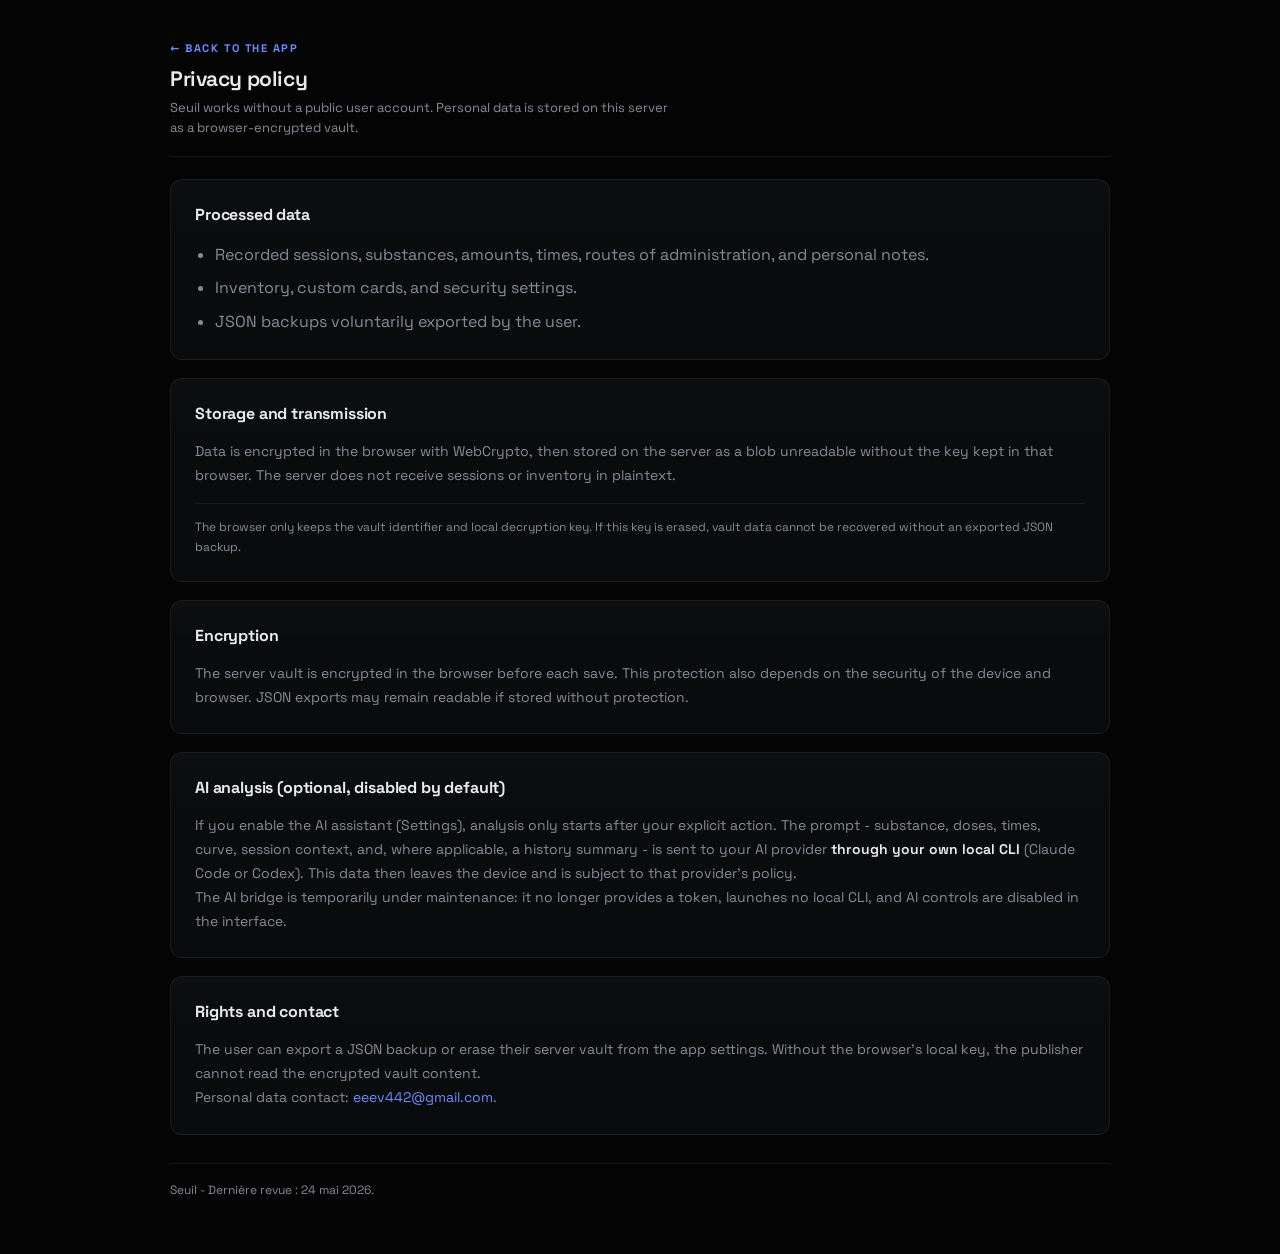
==== confidentialite.html @ 7f154e1b "Seuil — initial public release Private, offline-capable harm-reduction journal: session logging, a l" ====
<!DOCTYPE html>
<html lang="fr" translate="no">
<head>
    <meta charset="UTF-8">
    <meta name="viewport" content="width=device-width, initial-scale=1.0">
    <title>Confidentialité - Seuil</title>
    <meta name="description" content="Politique de confidentialité de Seuil.">
    <meta name="referrer" content="no-referrer">
    <meta name="google" content="notranslate">
    <meta http-equiv="Content-Security-Policy" content="default-src 'self'; script-src 'self'; style-src 'self' 'unsafe-inline'; img-src 'self' data:; font-src 'self' data:; connect-src 'self'; object-src 'none'; base-uri 'self'; upgrade-insecure-requests">
    <link rel="icon" type="image/svg+xml" href="favicon.svg">
    <link rel="stylesheet" href="styles.css?v=24">
    <script src="i18n.js?v=16"></script>
</head>
<body>
<a class="skip-link" href="#contenu-principal">Aller au contenu principal</a>
<main id="contenu-principal" class="static-page" tabindex="-1">
    <header class="page-header">
        <a href="index.html" class="section-kicker">← Retour à l'application</a>
        <h1 class="page-title">Politique de confidentialité</h1>
        <p class="page-subtitle">Seuil fonctionne sans compte utilisateur. Les données personnelles sont stockées sur ce serveur sous forme de coffre chiffré côté navigateur.</p>
    </header>

    <section class="card">
        <h2 class="card-title">Données traitées</h2>
        <ul>
            <li>Sessions consignées, substances, quantités, heures, voies d'administration et notes personnelles.</li>
            <li>Inventaire, fiches personnalisées et paramètres de sécurité.</li>
            <li>Sauvegardes JSON exportées volontairement par l'utilisateur.</li>
        </ul>
    </section>

    <section class="card">
        <h2 class="card-title">Stockage et transmission</h2>
        <p class="prose">Les données sont chiffrées dans le navigateur avec WebCrypto, puis enregistrées sur le serveur sous forme de blob illisible sans la clé conservée dans ce navigateur. Le serveur ne reçoit pas les sessions ou l'inventaire en clair.</p>
        <p class="fine-print">Le navigateur conserve uniquement l'identifiant du coffre et la clé locale de déchiffrement. Si cette clé est effacée, les données du coffre ne peuvent pas être récupérées sans sauvegarde JSON exportée.</p>
    </section>

    <section class="card">
        <h2 class="card-title">Chiffrement</h2>
        <p class="prose">Le coffre serveur est chiffré côté navigateur avant chaque sauvegarde. Cette protection dépend aussi de la sécurité de l'appareil et du navigateur. Les exports JSON peuvent rester lisibles s'ils sont conservés sans protection.</p>
    </section>

    <section class="card">
        <h2 class="card-title">Analyse IA (optionnelle, désactivée par défaut)</h2>
        <p class="prose">Si vous activez l'assistant IA (Paramètres), une analyse n'est lancée que sur votre action explicite. Le prompt - substance, doses, horaires, courbe, contexte de session, et le cas échéant un résumé d'historique - est transmis à votre fournisseur IA <strong>via votre propre CLI local</strong> (Claude Code ou Codex). Ces données quittent alors l'appareil et sont soumises à la politique de ce fournisseur.</p>
        <p class="prose">Le pont IA est temporairement en maintenance : il ne fournit plus de token, ne lance aucun CLI local et les contrôles IA sont désactivés dans l'interface.</p>
    </section>

    <section class="card">
        <h2 class="card-title">Droits et contact</h2>
        <p class="prose">L'utilisateur peut exporter une sauvegarde JSON ou effacer son coffre serveur depuis les paramètres de l'application. Sans la clé locale du navigateur, l'éditeur ne peut pas lire le contenu chiffré du coffre.</p>
        <p class="prose">Contact données personnelles : <a href="mailto:eeev442@gmail.com">eeev442@gmail.com</a>.</p>
    </section>

    <footer class="static-footer">Seuil - Dernière revue : 24 mai 2026.</footer>
</main>
</body>
</html>
---- styles.css ----
/*
   Seuil - styles.css
   Direction « Nuit Raffinée · Indigo » - sombre, sobre, technique.
   La profondeur vient de la bordure, de la nuance tonale et de la lumière
   discrète - jamais de l'ornement. Accent unique : indigo periwinkle.
*/

/* Polices auto-hébergées (conformes CSP 'self', disponibles hors-ligne via le service worker) */
@font-face { font-family: 'Space Grotesk'; font-style: normal; font-weight: 300 700; font-display: swap; src: url('fonts/space-grotesk-latin.woff2') format('woff2'); unicode-range: U+0000-00FF, U+0131, U+0152-0153, U+02BB-02BC, U+02C6, U+02DA, U+02DC, U+0304, U+0308, U+0329, U+2000-206F, U+20AC, U+2122, U+2191, U+2193, U+2212, U+2215, U+FEFF, U+FFFD; }
@font-face { font-family: 'Space Grotesk'; font-style: normal; font-weight: 300 700; font-display: swap; src: url('fonts/space-grotesk-latin-ext.woff2') format('woff2'); unicode-range: U+0100-02BA, U+02BD-02C5, U+02C7-02CC, U+02CE-02D7, U+02DD-02FF, U+0304, U+0308, U+0329, U+1D00-1DBF, U+1E00-1E9F, U+1EF2-1EFF, U+2020, U+20A0-20AB, U+20AD-20C0, U+2113, U+2C60-2C7F, U+A720-A7FF; }
@font-face { font-family: 'JetBrains Mono'; font-style: normal; font-weight: 400 800; font-display: swap; src: url('fonts/jetbrains-mono-latin.woff2') format('woff2'); unicode-range: U+0000-00FF, U+0131, U+0152-0153, U+02BB-02BC, U+02C6, U+02DA, U+02DC, U+0304, U+0308, U+0329, U+2000-206F, U+20AC, U+2122, U+2191, U+2193, U+2212, U+2215, U+FEFF, U+FFFD; }
@font-face { font-family: 'JetBrains Mono'; font-style: normal; font-weight: 400 800; font-display: swap; src: url('fonts/jetbrains-mono-latin-ext.woff2') format('woff2'); unicode-range: U+0100-02BA, U+02BD-02C5, U+02C7-02CC, U+02CE-02D7, U+02DD-02FF, U+0304, U+0308, U+0329, U+1D00-1DBF, U+1E00-1E9F, U+1EF2-1EFF, U+2020, U+20A0-20AB, U+20AD-20C0, U+2113, U+2C60-2C7F, U+A720-A7FF; }

:root {
    /* Surfaces - noir profond, neutre, mat */
    --bg-main: #040405;
    --bg-side: #060608;
    --bg-card: #0A0B0D;
    --bg-card-2: #0F1013;
    --bg-card-hover: #0F1013;
    --bg-inset: #060708;

    /* Bordures - hairlines neutres */
    --border-color: rgba(255, 255, 255, 0.065);
    --border-strong: rgba(255, 255, 255, 0.12);
    --border-focus: #6E8BFF;

    /* Accent / marque - un seul accent, employé avec parcimonie */
    --color-primary: #6E8BFF;
    --accent-strong: #5B7BFF;
    --color-primary-glow: rgba(110, 139, 255, 0.22);
    --accent-soft: rgba(110, 139, 255, 0.11);
    --color-secondary: #9DB0FF;

    /* Texte */
    --color-text: #E8EAEE;
    --color-text-muted: #868C99;
    --text-dim: #555A64;

    /* Classes de substances (sémantique - CONSERVÉ) */
    --color-stimulant: #f43f5e;
    --color-depressant: #3b82f6;
    --color-psychedelic: #d946ef;
    --color-dissociative: #06b6d4;
    --color-cannabinoid: #10b981;
    --color-empathogen: #a855f7;
    --color-other: #6b7280;

    /* Niveaux d'interaction (sémantique - CONSERVÉ) */
    --color-int-synergy: #3b82f6;
    --color-int-low-risk: #10b981;
    --color-int-decrease: #84cc16;
    --color-int-caution: #eab308;
    --color-int-unsafe: #f97316;
    --color-int-dangerous: #ef4444;
    --color-int-deadly: #7f1d1d;
    --color-int-unknown: #9ca3af;

    /* Typographie */
    --font-ui: 'Space Grotesk', ui-sans-serif, system-ui, sans-serif;
    --font-mono: 'JetBrains Mono', ui-monospace, 'SF Mono', monospace;

    /* Rayons - sobres */
    --radius-sm: 8px;
    --radius-md: 10px;
    --radius-lg: 12px;
    --radius-pill: 999px;
    --border-radius: 12px;

    /* Élévation */
    --shadow-sm: 0 1px 2px rgba(0, 0, 0, 0.4);
    --shadow-md: 0 12px 32px -10px rgba(0, 0, 0, 0.6);
    --shadow-lg: 0 28px 70px -16px rgba(0, 0, 0, 0.75);

    /* Lumière interne des surfaces - quasi imperceptible */
    --surface-sheen: linear-gradient(180deg, rgba(255, 255, 255, 0.012), rgba(255, 255, 255, 0) 32%);

    /* Espacement (base 4px) */
    --space-1: 4px; --space-2: 8px; --space-3: 12px; --space-4: 16px;
    --space-5: 20px; --space-6: 24px; --space-8: 32px;

    --sidebar-width: 250px;
    --transition: all 0.22s cubic-bezier(0.4, 0, 0.2, 1);
}

* {
    box-sizing: border-box;
    margin: 0;
    padding: 0;
    font-family: var(--font-ui);
    scrollbar-width: thin;
    scrollbar-color: rgba(255, 255, 255, 0.14) transparent;
}

*::-webkit-scrollbar { width: 7px; height: 7px; }
*::-webkit-scrollbar-track { background: transparent; }
*::-webkit-scrollbar-thumb { background: rgba(255, 255, 255, 0.12); border-radius: 10px; }
*::-webkit-scrollbar-thumb:hover { background: rgba(255, 255, 255, 0.22); }

html {
    height: 100%;
    width: 100%;
    max-width: 100%;
    touch-action: pan-x pan-y;
    -webkit-text-size-adjust: 100%;
    text-size-adjust: 100%;
}

body {
    background-color: var(--bg-main);
    color: var(--color-text);
    color-scheme: dark;
    min-height: 100vh;
    display: flex;
    width: 100%;
    max-width: 100%;
    overflow-x: hidden;
    -webkit-font-smoothing: antialiased;
    text-rendering: optimizeLegibility;
}

h1, h2, h3, h4 {
    font-family: var(--font-ui);
    color: var(--color-text);
    letter-spacing: -0.015em;
    font-weight: 650;
}

::selection { background: rgba(110, 139, 255, 0.32); color: #fff; }

.mono, .tabular { font-family: var(--font-mono); font-variant-numeric: tabular-nums; }

/* ============ ÉCRAN DE VERROUILLAGE (hérité) ============ */
#lock-screen {
    position: fixed; inset: 0; width: 100vw; height: 100vh;
    background: rgba(4, 5, 8, 0.94);
    backdrop-filter: blur(6px);
    z-index: 9999; display: flex; justify-content: center; align-items: center;
    transition: var(--transition);
}
#lock-screen.hidden { opacity: 0; pointer-events: none; }
.lock-container {
    background: var(--surface-sheen), var(--bg-card);
    border: 1px solid var(--border-color);
    border-radius: var(--radius-lg); padding: 40px; width: 90%; max-width: 400px;
    text-align: center; box-shadow: var(--shadow-lg);
}
.lock-logo {
    font-weight: 700; font-size: 26px; letter-spacing: -0.02em; color: var(--color-text);
    margin-bottom: 24px; display: flex; align-items: center; justify-content: center; gap: 10px;
}
.lock-logo svg { color: var(--color-primary); }

/* ============ LAYOUT GÉNÉRAL ============ */
.app-container { display: flex; width: 100%; min-height: 100vh; }

.skip-link {
    position: fixed;
    left: 16px;
    top: 12px;
    z-index: 10000;
    transform: translateY(-160%);
    background: var(--color-primary);
    color: #05060A;
    padding: 10px 14px;
    border-radius: var(--radius-sm);
    font-weight: 700;
    text-decoration: none;
    transition: transform 0.18s ease;
}
.skip-link:focus { transform: translateY(0); }

/* ----- Sidebar ----- */
.sidebar {
    width: var(--sidebar-width);
    background: var(--bg-side);
    border-right: 1px solid var(--border-color);
    padding: 26px 16px 18px;
    display: flex; flex-direction: column;
    position: fixed; inset: 0 auto 0 0; z-index: 100;
}
.logo {
    font-weight: 700; font-size: 19px; letter-spacing: -0.02em; color: var(--color-text);
    margin-bottom: 5px; display: flex; align-items: center; gap: 10px; padding-left: 4px;
}
.logo svg { color: var(--color-primary); flex-shrink: 0; }
.logo-sub {
    font-size: 9px; text-transform: uppercase; letter-spacing: 0.2em;
    color: var(--text-dim); margin: 0 0 30px 4px; font-weight: 650;
}
.nav-links { list-style: none; display: flex; flex-direction: column; gap: 3px; flex-grow: 1; }
.nav-item button {
    position: relative;
    width: 100%; background: transparent; border: none; color: var(--color-text-muted);
    padding: 10px 12px; border-radius: var(--radius-sm); cursor: pointer;
    font-size: 14px; font-weight: 500; display: flex; align-items: center; gap: 12px;
    transition: var(--transition); text-align: left;
}
.nav-item button:hover { color: var(--color-text); background: rgba(255, 255, 255, 0.035); }
.nav-item.active button {
    color: var(--color-primary); background: var(--accent-soft); font-weight: 600;
}
.nav-item.active button::before {
    content: "";
    position: absolute; left: 0; top: 50%; transform: translateY(-50%);
    width: 2.5px; height: 16px; border-radius: 2px;
    background: var(--color-primary);
}
.sidebar-footer {
    padding-top: 14px; border-top: 1px solid var(--border-color);
    display: flex; flex-direction: column; gap: 10px;
}
.indicator-dot {
    width: 7px; height: 7px; border-radius: 2px; background: var(--color-primary);
    flex-shrink: 0;
}

/* ----- Contenu principal ----- */
.main-content {
    flex-grow: 1; margin-left: var(--sidebar-width); padding: 40px 44px 56px;
    width: calc(100% - var(--sidebar-width)); min-height: 100vh;
}
.tab-pane { display: none; animation: fadeIn 0.3s ease-out; max-width: 1200px; margin: 0 auto; }
.tab-pane.active { display: block; }
.page-header { margin-bottom: 32px; padding-bottom: 18px; border-bottom: 1px solid var(--border-color); }
.page-title { font-size: 21px; font-weight: 650; letter-spacing: -0.02em; margin-bottom: 6px; }
.page-subtitle { color: var(--color-text-muted); font-size: 13px; max-width: 64ch; line-height: 1.55; }

/* ============ GRILLES & CARTES ============ */
.grid { display: grid; gap: var(--space-6); }
.grid-2 { grid-template-columns: repeat(auto-fit, minmax(340px, 1fr)); }
.grid-3 { grid-template-columns: repeat(auto-fit, minmax(280px, 1fr)); }
.card {
    background: var(--surface-sheen), var(--bg-card);
    border: 1px solid var(--border-color);
    border-radius: var(--radius-lg); padding: 24px;
    transition: var(--transition);
}
.card:hover { border-color: var(--border-strong); }
.card-title {
    font-size: 16px; font-weight: 700; letter-spacing: -0.01em; margin-bottom: 16px;
    display: flex; align-items: center; justify-content: space-between; gap: 12px;
}
.card-title-aside {
    font-size: 12px; font-weight: 500; color: var(--color-text-muted);
    font-family: var(--font-mono);
}

/* ============ FORMULAIRES ============ */
.form-group { margin-bottom: 16px; }
.form-label { display: block; font-size: 12px; font-weight: 550; color: var(--color-text-muted); margin-bottom: 7px; letter-spacing: 0.01em; }
.form-control, select, textarea {
    width: 100%; background: var(--bg-inset); border: 1px solid var(--border-color);
    border-radius: var(--radius-sm); padding: 11px 13px; color: var(--color-text);
    font-size: 14px; outline: none; transition: border-color 0.18s ease, box-shadow 0.18s ease, background 0.18s ease;
}
.form-control::placeholder, textarea::placeholder { color: var(--text-dim); }
.form-control:hover, select:hover, textarea:hover { border-color: var(--border-strong); }
.form-control:focus, select:focus, textarea:focus {
    border-color: var(--border-focus);
    box-shadow: 0 0 0 3px var(--accent-soft);
    background: #0C0D12;
}
.form-control-sm { padding: 7px 10px; font-size: 13px; }
.form-row { display: grid; grid-template-columns: 1fr 1fr; gap: 14px; }
select {
    appearance: none; -webkit-appearance: none;
    background-image: url("data:image/svg+xml,%3Csvg xmlns='http://www.w3.org/2000/svg' width='12' height='12' viewBox='0 0 24 24' fill='none' stroke='%238C96AB' stroke-width='2.5'%3E%3Cpolyline points='6 9 12 15 18 9'/%3E%3C/svg%3E");
    background-repeat: no-repeat; background-position: right 13px center; padding-right: 34px;
    cursor: pointer;
}
input[type="number"]::-webkit-outer-spin-button,
input[type="number"]::-webkit-inner-spin-button { -webkit-appearance: none; margin: 0; }
input[type="number"] { -moz-appearance: textfield; appearance: textfield; }

/* ============ BOUTONS ============ */
.btn {
    display: inline-flex; align-items: center; justify-content: center; gap: 8px;
    padding: 11px 18px; border-radius: var(--radius-sm); font-size: 14px; font-weight: 600;
    cursor: pointer; transition: var(--transition); outline: none; border: 1px solid transparent;
    letter-spacing: 0.005em;
    user-select: none;
}
.btn-primary {
    background: var(--accent-strong);
    color: #fff;
    border-color: rgba(255, 255, 255, 0.12);
}
.btn-primary:hover { background: var(--color-primary); }
.btn-primary:active { background: #5070F2; }
.btn-secondary {
    background: rgba(255, 255, 255, 0.045);
    border-color: var(--border-color);
    color: var(--color-text);
    box-shadow: inset 0 1px 0 rgba(255, 255, 255, 0.04);
}
.btn-secondary:hover { background: rgba(255, 255, 255, 0.08); border-color: var(--border-strong); }
.btn-danger { background: rgba(239, 68, 68, 0.1); border-color: rgba(239, 68, 68, 0.32); color: #fca5a5; }
.btn-danger:hover { background: #e0443f; color: #fff; border-color: #e0443f; }
.btn-sm { padding: 6px 12px; font-size: 12px; border-radius: 8px; }
.btn-block { display: flex; width: 100%; }
.btn:disabled { opacity: 0.6; cursor: not-allowed; transform: none; }

/* ============ TRACKER / SESSION ACTIVE ============ */
.tracker-layout { display: grid; grid-template-columns: 2fr 1fr; gap: var(--space-6); }

.active-session-card {
    border: 1px solid rgba(110, 139, 255, 0.2);
    background: var(--surface-sheen), var(--bg-card-2);
    box-shadow: var(--shadow-md);
}

.timer-display {
    font-family: var(--font-mono); font-variant-numeric: tabular-nums;
    font-size: 46px; font-weight: 700; color: #fff; margin: 12px 0; letter-spacing: 1px;
    display: flex; align-items: center; gap: 12px;
}
#active-cumulative-dose { font-family: var(--font-mono); font-variant-numeric: tabular-nums; }

.substance-badge {
    display: inline-block; padding: 3px 9px; border-radius: var(--radius-pill);
    font-size: 10px; font-weight: 700; text-transform: uppercase; letter-spacing: 0.05em;
    width: max-content;
}

.timeline-progress-container { margin: 22px 0; }
.effect-curve-stage {
    height: 148px;
    width: 100%;
    margin-bottom: 10px;
    position: relative;
    touch-action: none;
    cursor: crosshair;
    border: 1px solid rgba(255, 255, 255, 0.055);
    border-radius: var(--radius-sm);
    background:
        linear-gradient(180deg, rgba(255, 255, 255, 0.028), rgba(255, 255, 255, 0.008)),
        rgba(6, 8, 14, 0.36);
    box-shadow: inset 0 1px 0 rgba(255, 255, 255, 0.04);
    overflow: hidden;
}
.effect-curve-stage:focus-visible {
    outline: 2px solid rgba(110, 139, 255, 0.72);
    outline-offset: 3px;
}
.effect-curve-stage .chart-svg {
    display: block;
    height: 120px;
    padding-top: 8px;
}
.effect-curve-hit-zone {
    fill: transparent;
    pointer-events: all;
}
.effect-curve-probe-line {
    stroke: rgba(255, 255, 255, 0.42);
    stroke-width: 1;
    stroke-dasharray: 2 4;
}
.effect-curve-probe {
    pointer-events: none;
}
.effect-curve-probe-halo {
    fill: rgba(110, 139, 255, 0.16);
    stroke: rgba(255, 255, 255, 0.22);
    stroke-width: 1;
}
.effect-curve-probe-dot {
    fill: #ffffff;
    stroke: var(--color-primary);
    stroke-width: 2.4;
}
.effect-curve-probe-core {
    fill: var(--color-primary);
}
.effect-curve-readout {
    position: absolute;
    z-index: 2;
    min-width: 142px;
    transform: translateX(-50%);
    padding: 7px 9px;
    border: 1px solid rgba(255, 255, 255, 0.09);
    border-radius: var(--radius-sm);
    background: rgba(13, 16, 26, 0.9);
    box-shadow: inset 0 1px 0 rgba(255, 255, 255, 0.06), 0 10px 24px rgba(0, 0, 0, 0.26);
    backdrop-filter: blur(10px);
    pointer-events: none;
}
.effect-curve-readout-time {
    display: inline-block;
    color: #ffffff;
    font-family: var(--font-mono);
    font-size: 12px;
    font-variant-numeric: tabular-nums;
    font-weight: 700;
    margin-right: 7px;
}
.effect-curve-readout-elapsed {
    color: var(--color-text-muted);
    font-family: var(--font-mono);
    font-size: 10px;
    font-variant-numeric: tabular-nums;
}
.effect-curve-readout-intensity {
    display: block;
    margin-top: 2px;
    color: var(--color-primary);
    font-size: 10px;
    font-weight: 700;
    letter-spacing: 0.02em;
    text-transform: uppercase;
}
.timeline-phases { display: flex; justify-content: space-between; font-size: 11px; color: var(--color-text-muted); margin-bottom: 8px; }
.timeline-phase { flex: 1; text-align: center; position: relative; padding-bottom: 12px; }
.timeline-phase:first-child { text-align: left; }
.timeline-phase:last-child { text-align: right; }
.timeline-phase.active { color: var(--color-primary); font-weight: 600; }
.progress-bar-bg { height: 6px; background: rgba(255, 255, 255, 0.07); border-radius: 3px; position: relative; overflow: hidden; }
.progress-bar-fill {
    height: 100%; background: linear-gradient(90deg, var(--color-primary), var(--color-secondary));
    width: 0%; border-radius: 3px; transition: width 1s linear;
}
.phase-marker { position: absolute; width: 2px; height: 12px; background: var(--border-color); top: -3px; }

/* Flux de session */
.log-feed { display: flex; flex-direction: column; gap: 12px; max-height: 420px; overflow-y: auto; padding-right: 8px; margin-top: 16px; }
.log-item {
    background: rgba(255, 255, 255, 0.018);
    border: 1px solid var(--border-color);
    padding: 11px 14px; border-radius: var(--radius-sm); font-size: 14px;
    transition: border-color 0.18s ease;
}
.log-item:hover { border-color: var(--border-strong); }
.log-item.redose { background: var(--accent-soft); border-color: rgba(110, 139, 255, 0.3); }
.log-item-header { display: flex; justify-content: space-between; font-size: 12px; color: var(--color-text-muted); margin-bottom: 4px; }

/* ============ HISTORIQUE ============ */
.history-feed { display: flex; flex-direction: column; gap: 14px; }
.history-item { cursor: pointer; }
.history-summary { display: flex; justify-content: space-between; align-items: center; gap: 14px; }
.history-meta { display: flex; gap: 20px; color: var(--color-text-muted); font-size: 13px; margin-top: 4px; flex-wrap: wrap; }
.history-details { margin-top: 16px; padding-top: 16px; border-top: 1px solid var(--border-color); display: none; animation: slideDown 0.25s ease-out; }
.history-item.open .history-details { display: block; }

/* ============ STASH ============ */
.stash-list { display: flex; flex-direction: column; gap: 12px; }
.stash-item {
    display: grid; grid-template-columns: 2fr 1fr 1.5fr 1fr; align-items: center;
    padding: 14px 18px;
    background: rgba(255, 255, 255, 0.018);
    border: 1px solid var(--border-color); border-radius: var(--radius-md); transition: var(--transition);
}
.stash-item:hover { background: rgba(255, 255, 255, 0.035); border-color: var(--border-strong); }
.stash-name-section { display: flex; flex-direction: column; gap: 5px; }

.badge-cannabinoid { background: rgba(16, 185, 129, 0.14); color: var(--color-cannabinoid); }
.badge-depressant { background: rgba(59, 130, 246, 0.14); color: #7eb1ff; }
.badge-stimulant { background: rgba(244, 63, 94, 0.14); color: #fb87a0; }
.badge-psychedelic { background: rgba(217, 70, 239, 0.14); color: #eb93f7; }
.badge-dissociative { background: rgba(6, 182, 212, 0.14); color: #53d6ec; }
.badge-empathogen { background: rgba(168, 85, 247, 0.14); color: #c89bf9; }
.badge-other { background: rgba(107, 114, 128, 0.16); color: #9aa1ac; }

.stash-qty-controls { display: flex; align-items: center; gap: 12px; }
.qty-val { font-family: var(--font-mono); font-variant-numeric: tabular-nums; font-weight: 600; font-size: 16px; min-width: 64px; text-align: center; }
.qty-btn {
    width: 28px; height: 28px; border-radius: 50%; border: 1px solid var(--border-color);
    background: rgba(255, 255, 255, 0.05); color: var(--color-text); cursor: pointer; font-weight: 700;
    display: flex; align-items: center; justify-content: center; transition: var(--transition);
}
.qty-btn:hover { background: rgba(255, 255, 255, 0.12); border-color: var(--border-strong); }
.stash-actions {
    display: flex;
    align-items: center;
    justify-content: flex-end;
    gap: 10px;
    flex-wrap: wrap;
    text-align: right;
}
.stash-status {
    font-size: 12px;
    font-weight: 600;
    white-space: nowrap;
}
.stash-status-low { color: var(--color-int-caution); }
.stash-status-ok { color: var(--color-int-low-risk); }
.stash-delete-btn { white-space: nowrap; }

/* ============ BASE SUBSTANCES / GUIDE ============ */
.guide-search { position: relative; margin-bottom: 22px; }
.substance-grid { display: grid; grid-template-columns: repeat(auto-fill, minmax(220px, 1fr)); gap: 14px; }
.substance-card {
    background: var(--surface-sheen), var(--bg-card);
    border: 1px solid var(--border-color); border-radius: var(--radius-md);
    padding: 18px; cursor: pointer; transition: var(--transition);
    display: flex; flex-direction: column; gap: 8px;
}
.substance-card:hover {
    transform: translateY(-1px);
    border-color: rgba(110, 139, 255, 0.45);
}

.substance-card-head { display: flex; align-items: flex-start; justify-content: space-between; gap: 10px; }
.substance-card-head strong { font-size: 16px; line-height: 1.25; }
.substance-card-aliases { font-size: 11px; color: var(--color-primary); opacity: 0.9; line-height: 1.35; margin: 0; }
.substance-card-text {
    font-size: 12px; color: var(--color-text-muted); line-height: 1.45; margin-top: 2px;
    display: -webkit-box; -webkit-line-clamp: 4; -webkit-box-orient: vertical; overflow: hidden;
}
.substance-meta-grid { display: grid; grid-template-columns: repeat(3, 1fr); gap: 10px; margin: 16px 0 18px; }
.substance-meta-item {
    background: rgba(255, 255, 255, 0.025); border: 1px solid var(--border-color); border-radius: var(--radius-sm);
    padding: 10px 12px; min-height: 72px;
}
.substance-meta-item span { display: block; font-size: 10px; text-transform: uppercase; letter-spacing: 0.08em; color: var(--color-text-muted); margin-bottom: 6px; }
.substance-meta-item strong { display: block; font-size: 12px; line-height: 1.4; color: var(--color-text); font-weight: 600; }
.substance-profile-callout {
    display: none; margin: 0 0 18px; padding: 14px 16px; border-radius: var(--radius-md);
    border: 1px solid rgba(139, 92, 246, 0.28); background: rgba(139, 92, 246, 0.07);
    color: var(--color-text); font-size: 13px; line-height: 1.6;
}
.substance-detail-sections { margin-top: 8px; display: grid; grid-template-columns: 1fr 1fr; gap: 0 22px; }
.substance-detail-section { min-width: 0; }
.substance-detail-section.alert-section { grid-column: 1 / -1; }
.substance-quality-list { padding-left: 18px; display: flex; flex-direction: column; gap: 7px; font-size: 13px; color: var(--color-text-muted); line-height: 1.5; }
.substance-quality-list li::marker { color: var(--color-primary); }
.alert-section .substance-quality-list {
    background: rgba(239, 68, 68, 0.06); border: 1px solid rgba(239, 68, 68, 0.22);
    border-radius: var(--radius-md); padding: 14px 18px 14px 30px;
}
.route-row { font-weight: 700; color: var(--color-primary); padding-top: 10px; font-size: 12px; text-align: left !important; font-family: var(--font-ui) !important; }

/* ============ MODALES ============ */
.modal {
    position: fixed; inset: 0; width: 100vw; height: 100vh;
    background: rgba(5, 6, 10, 0.72);
    backdrop-filter: blur(7px);
    -webkit-backdrop-filter: blur(7px);
    z-index: 10500; display: flex; justify-content: center; align-items: center;
    opacity: 0; pointer-events: none; transition: opacity 0.22s ease;
    padding: 20px;
    overflow-y: auto;
    overscroll-behavior: contain;
}
@supports (height: 100dvh) {
    .modal { height: 100dvh; }
}
.modal.open { opacity: 1; pointer-events: auto; }
.modal-content {
    background: var(--surface-sheen), var(--bg-card);
    border: 1px solid var(--border-strong); border-radius: 14px;
    padding: 30px; width: 100%; max-width: 920px; max-height: min(88vh, calc(100dvh - 40px)); overflow-y: auto;
    box-shadow: var(--shadow-lg); position: relative;
    transform: translateY(14px) scale(0.995); transition: transform 0.22s cubic-bezier(0.2, 0.7, 0.2, 1);
    overscroll-behavior: contain;
    -webkit-overflow-scrolling: touch;
}
.modal.open .modal-content { transform: translateY(0) scale(1); }
.close-btn {
    position: absolute; top: 18px; right: 18px; background: transparent; border: none;
    color: var(--color-text-muted); font-size: 22px; cursor: pointer; width: 32px; height: 32px;
    display: flex; align-items: center; justify-content: center; border-radius: 50%; transition: var(--transition);
}
.close-btn:hover { background: rgba(255, 255, 255, 0.06); color: var(--color-text); }
.guide-section-title {
    font-size: 12px; text-transform: uppercase; letter-spacing: 0.1em; color: var(--color-text-muted);
    margin: 20px 0 12px; border-bottom: 1px solid var(--border-color); padding-bottom: 6px;
    font-weight: 650;
}
.dosage-table { width: 100%; border-collapse: collapse; margin-bottom: 16px; font-size: 14px; }
.dosage-table td { padding: 9px 12px; border-bottom: 1px solid rgba(255, 255, 255, 0.04); }
.dosage-table tr:last-child td { border-bottom: none; }
.dosage-table td:last-child { font-family: var(--font-mono); font-variant-numeric: tabular-nums; text-align: right; }
.dosage-level { font-weight: 600; color: var(--color-text-muted); }

#substance-modal .modal-content {
    width: min(980px, calc(100vw - 32px));
    overflow-x: hidden;
}
#substance-modal .substance-modal-head {
    display: flex;
    align-items: flex-start;
    gap: 12px;
    margin-bottom: 16px;
    padding-right: 44px;
    min-width: 0;
}
#substance-modal .substance-modal-title {
    min-width: 0;
    margin: 0;
    font-size: 26px;
    line-height: 1.15;
    overflow-wrap: anywhere;
}
#substance-modal .grid-2 {
    grid-template-columns: repeat(auto-fit, minmax(min(100%, 320px), 1fr));
}
#substance-modal .dosage-table {
    table-layout: fixed;
}
#substance-modal .dosage-table td {
    overflow-wrap: anywhere;
    vertical-align: top;
}
#substance-modal .dosage-table td:first-child {
    width: 44%;
}
#substance-modal .dosage-table td:last-child {
    white-space: normal;
}

/* ============ ANALYSEUR D'INTERACTIONS ============ */
.checker-box { display: flex; flex-direction: column; gap: 20px; }
.select-sub-row { display: grid; grid-template-columns: 1fr 1fr; gap: 16px; }
.result-card { border-radius: var(--radius-md); padding: 20px; display: none; border: 1px solid transparent; animation: fadeIn 0.3s ease-out; }
.result-card.visible { display: block; }
.int-synergy { background: rgba(59, 130, 246, 0.06); border-color: rgba(59, 130, 246, 0.3); color: #93c5fd; }
.int-low-risk { background: rgba(16, 185, 129, 0.06); border-color: rgba(16, 185, 129, 0.3); color: #6ee7b7; }
.int-decrease { background: rgba(132, 204, 22, 0.06); border-color: rgba(132, 204, 22, 0.3); color: #bef264; }
.int-caution { background: rgba(234, 179, 8, 0.06); border-color: rgba(234, 179, 8, 0.3); color: #fde047; }
.int-unsafe { background: rgba(249, 115, 22, 0.06); border-color: rgba(249, 115, 22, 0.3); color: #fdba74; }
.int-dangerous { background: rgba(239, 68, 68, 0.06); border-color: rgba(239, 68, 68, 0.3); color: #fca5a5; }
.int-deadly { background: rgba(127, 29, 29, 0.25); border-color: rgba(239, 68, 68, 0.45); color: #fca5a5; }
.int-unknown { background: rgba(156, 163, 175, 0.06); border-color: rgba(156, 163, 175, 0.3); color: #d1d5db; }
.result-title { font-size: 18px; font-weight: 700; margin-bottom: 8px; display: flex; align-items: center; gap: 8px; }

/* ============ STATS / RÈGLES ============ */
.rules-container { display: flex; flex-direction: column; gap: 14px; }
.rule-badge {
    display: flex; align-items: flex-start; gap: 14px; padding: 16px; border-radius: var(--radius-md);
    background: rgba(255, 255, 255, 0.018); border: 1px solid var(--border-color);
}
.rule-status { width: 24px; height: 24px; border-radius: 50%; display: flex; align-items: center; justify-content: center; flex-shrink: 0; font-size: 12px; font-weight: 700; letter-spacing: 0.3px; }
.status-ok { background: rgba(16, 185, 129, 0.15); color: var(--color-int-low-risk); }
.status-warning { background: rgba(234, 179, 8, 0.15); color: var(--color-int-caution); }
.status-danger { background: rgba(239, 68, 68, 0.15); color: var(--color-int-dangerous); }
.rule-info h4 { font-size: 15px; font-weight: 600; margin-bottom: 4px; }
.rule-info p { font-size: 13px; color: var(--color-text-muted); }

/* Graphiques SVG */
.chart-container { height: 240px; width: 100%; margin-top: 10px; position: relative; }
.chart-svg { width: 100%; height: 100%; overflow: visible; }
.chart-bar { fill: var(--color-primary); opacity: 0.85; transition: var(--transition); }
.chart-bar:hover { opacity: 1; fill: var(--accent-strong); }
.chart-axis { stroke: rgba(255, 255, 255, 0.1); stroke-width: 1; }
.chart-grid { stroke: rgba(255, 255, 255, 0.04); stroke-width: 1; stroke-dasharray: 4 4; }
.chart-text { fill: var(--color-text-muted); font-size: 10px; text-anchor: middle; font-family: var(--font-mono); }
.chart-text-y { fill: var(--color-text-muted); font-size: 10px; text-anchor: end; font-family: var(--font-mono); }

/* Cartes d'avertissement */
.disclaimer-card { border-left: 2px solid rgba(234, 179, 8, 0.5); background: var(--surface-sheen), var(--bg-card); }
.disclaimer-card p { font-size: 13px; color: var(--color-text-muted); line-height: 1.6; }
.caution-title { color: var(--color-int-caution); }

/* ============ CONTENU ÉDITORIAL / MICRO-COPIE ============ */
.quality-intro-card {
    margin-bottom: 24px;
    background: var(--surface-sheen), var(--bg-card);
    border-left: 2px solid rgba(110, 139, 255, 0.4);
}
.prose {
    color: var(--color-text-muted);
    font-size: 14px;
    line-height: 1.7;
}
.prose strong { color: var(--color-text); font-weight: 650; }
.intro-grid {
    display: grid;
    grid-template-columns: repeat(auto-fit, minmax(220px, 1fr));
    gap: 14px;
    margin-top: 16px;
}
.intro-point {
    border: 1px solid var(--border-color);
    border-radius: var(--radius-md);
    padding: 14px;
    background: rgba(255, 255, 255, 0.02);
}
.intro-point h3 { font-size: 13px; margin-bottom: 6px; color: var(--color-text); }
.intro-point p { font-size: 12px; line-height: 1.55; color: var(--color-text-muted); }
.fine-print {
    margin-top: 16px;
    padding-top: 14px;
    border-top: 1px solid var(--border-color);
    color: var(--color-text-muted);
    font-size: 12px;
    line-height: 1.6;
}
.section-kicker {
    display: inline-flex;
    align-items: center;
    gap: 6px;
    margin-bottom: 10px;
    color: var(--color-primary);
    font-size: 11px;
    font-weight: 700;
    text-transform: uppercase;
    letter-spacing: 0.14em;
}
.microcopy {
    color: var(--color-text-muted);
    font-size: 12px;
    line-height: 1.55;
    margin: -6px 0 16px;
}
.resource-list { display: flex; flex-direction: column; gap: 10px; margin-top: 12px; }
.resource-item {
    padding: 12px 14px;
    border: 1px solid var(--border-color);
    border-radius: var(--radius-md);
    background: rgba(255, 255, 255, 0.02);
    font-size: 13px;
    line-height: 1.55;
    color: var(--color-text-muted);
}
.resource-item strong { color: var(--color-text); }

/* ============ PUBLICATION / CONFORMITÉ ============ */
.info-list { display: flex; flex-direction: column; gap: 12px; }
.info-list.compact { gap: 10px; }
.info-row {
    display: grid;
    grid-template-columns: minmax(110px, 0.9fr) minmax(120px, 1.1fr);
    gap: 8px 14px;
    align-items: start;
    padding: 12px 14px;
    border: 1px solid var(--border-color);
    border-radius: var(--radius-md);
    background: rgba(255, 255, 255, 0.02);
}
.info-row span {
    color: var(--color-text-muted);
    font-size: 12px;
    font-weight: 650;
    text-transform: uppercase;
    letter-spacing: 0.06em;
}
.info-row strong { color: var(--color-text); font-size: 14px; line-height: 1.35; }
.info-row small {
    grid-column: 1 / -1;
    color: var(--color-text-muted);
    line-height: 1.55;
    font-size: 12px;
}
.emergency-card {
    background: var(--surface-sheen), var(--bg-card);
    border-left: 2px solid rgba(239, 68, 68, 0.45);
}
.legal-list { display: flex; flex-direction: column; gap: 12px; margin-top: 14px; }
.legal-list div {
    padding: 12px 14px;
    border: 1px solid var(--border-color);
    border-radius: var(--radius-md);
    background: rgba(255, 255, 255, 0.02);
}
.legal-list dt {
    font-size: 12px;
    color: var(--color-text-muted);
    text-transform: uppercase;
    letter-spacing: 0.06em;
    font-weight: 700;
    margin-bottom: 5px;
}
.legal-list dd { color: var(--color-text); font-size: 13px; line-height: 1.55; }
.todo-badge {
    display: inline-flex;
    align-items: center;
    padding: 2px 7px;
    margin-right: 6px;
    border-radius: var(--radius-pill);
    background: rgba(234, 179, 8, 0.12);
    color: var(--color-int-caution);
    border: 1px solid rgba(234, 179, 8, 0.22);
    font-size: 10px;
    font-weight: 800;
    text-transform: uppercase;
    letter-spacing: 0.06em;
}

@media (max-width: 600px) {
    .info-row { grid-template-columns: 1fr; }
}

/* ============ ANIMATIONS ============ */
@keyframes fadeIn { from { opacity: 0; transform: translateY(8px); } to { opacity: 1; transform: translateY(0); } }
@keyframes slideDown { from { opacity: 0; transform: translateY(-10px); } to { opacity: 1; transform: translateY(0); } }

/* ============ ACCESSIBILITÉ ============ */
:focus-visible { outline: 2px solid var(--color-primary); outline-offset: 2px; border-radius: 4px; }
@media (prefers-reduced-motion: reduce) {
    *, *::before, *::after { animation-duration: 0.001ms !important; animation-iteration-count: 1 !important; transition-duration: 0.001ms !important; }
    .progress-bar-fill { transition: none; }
}

/* ============ RESPONSIVE ============ */
@media (max-width: 900px) { .tracker-layout { grid-template-columns: 1fr; } }
@media (max-width: 600px) { .select-sub-row { grid-template-columns: 1fr; } }
@media (max-width: 768px) {
    html, body { touch-action: pan-x pan-y; }
    body { flex-direction: column-reverse; padding-bottom: 76px; }
    .sidebar {
        width: 100%; height: auto; inset: auto 0 0 0; border-right: none;
        border-top: 1px solid var(--border-color); padding: 8px 12px; flex-direction: row;
        justify-content: space-around; align-items: center;
        background: rgba(8, 9, 13, 0.92);
        backdrop-filter: blur(12px);
        -webkit-backdrop-filter: blur(12px);
    }
    .logo, .logo-sub, .sidebar-footer { display: none; }
    .nav-links { flex-direction: row; width: 100%; justify-content: space-around; }
    .nav-item button { padding: 8px 10px; font-size: 10px; flex-direction: column; align-items: center; gap: 4px; text-align: center; }
    .nav-item.active button { box-shadow: none; border-bottom: 2px solid var(--color-primary); border-radius: 0; background: transparent; color: var(--color-primary); }
    .nav-item.active button::before { display: none; }
    .main-content { margin-left: 0; width: 100%; padding: 20px; }
    .page-title { font-size: 20px; }
    .form-control, select, textarea { font-size: 16px; }
    .form-control-sm { font-size: 16px; }
    .form-row { grid-template-columns: 1fr; }
    .stash-item { grid-template-columns: 1fr; gap: 12px; align-items: flex-start; }
    .stash-actions { justify-content: space-between; width: 100%; text-align: left; }
    .modal {
        align-items: flex-start;
        padding: 10px;
    }
    .modal-content {
        max-height: calc(100dvh - 20px);
        padding: 20px;
        border-radius: 12px;
    }
    .close-btn {
        top: 12px;
        right: 12px;
    }
    #substance-modal .modal-content {
        width: 100%;
        max-width: none;
    }
    #substance-modal .substance-modal-head {
        flex-direction: column;
        gap: 8px;
        padding-right: 38px;
    }
    #substance-modal .substance-modal-title {
        font-size: 22px;
    }
    #substance-modal .substance-badge {
        max-width: calc(100% - 42px);
        white-space: normal;
        line-height: 1.35;
    }
    #substance-modal .guide-section-title {
        margin-top: 16px;
    }
}

@media (max-width: 780px) {
    .substance-meta-grid { grid-template-columns: 1fr; }
    .substance-detail-sections { grid-template-columns: 1fr; }
    .substance-card-head { flex-direction: column; align-items: flex-start; }
}

@media (max-width: 420px) {
    .modal {
        padding: 8px;
    }
    .modal-content {
        padding: 16px;
        max-height: calc(100dvh - 16px);
    }
    #substance-modal .substance-modal-title {
        font-size: 20px;
    }
    #substance-modal .dosage-table {
        font-size: 12px;
    }
    #substance-modal .dosage-table td {
        padding: 8px 6px;
    }
    #substance-modal .dosage-table td:first-child {
        width: 48%;
    }
}

/* ============ PAGES STATIQUES DE PUBLICATION ============ */
.static-page {
    display: block;
    max-width: 980px;
    margin: 0 auto;
    padding: 36px 20px 56px;
}
.static-page .page-header { margin-bottom: 22px; }
.static-page a { color: var(--color-primary); text-decoration: none; }
.static-page a:hover { text-decoration: underline; }
.static-page .card { margin-bottom: 18px; }
.static-page ul { padding-left: 20px; color: var(--color-text-muted); line-height: 1.7; }
.static-page li + li { margin-top: 6px; }
.static-footer {
    margin-top: 28px;
    padding-top: 18px;
    border-top: 1px solid var(--border-color);
    color: var(--color-text-muted);
    font-size: 12px;
}
.doc-links {
    display: grid;
    grid-template-columns: repeat(auto-fit, minmax(210px, 1fr));
    gap: 12px;
    margin-top: 12px;
}
.doc-link {
    display: block;
    padding: 12px 14px;
    border: 1px solid var(--border-color);
    border-radius: var(--radius-md);
    background: rgba(255, 255, 255, 0.02);
    color: var(--color-text);
    text-decoration: none;
    transition: var(--transition);
}
.doc-link strong { display: block; color: var(--color-text); margin-bottom: 4px; }
.doc-link span { display: block; color: var(--color-text-muted); font-size: 12px; line-height: 1.5; }
.doc-link:hover { border-color: rgba(110, 139, 255, 0.4); text-decoration: none; }

/* ===== Comparateur multi-courbes ===== */
.compare-empty { color: var(--color-text-muted); font-size: 13px; padding: 4px 0 2px; }
.compare-chips { display: flex; flex-wrap: wrap; gap: 8px; }
.compare-chips:not(:empty) { margin-bottom: 14px; }
.compare-chip {
    display: inline-flex; align-items: center; gap: 7px;
    font-size: 12px; font-weight: 600;
    padding: 5px 7px 5px 11px;
    border-radius: var(--radius-pill);
    border: 1px solid var(--border-strong);
    background: rgba(255, 255, 255, 0.03);
    color: var(--color-text);
    transition: var(--transition);
}
.compare-chip:hover { border-color: var(--chip, var(--color-primary)); }
.compare-chip i { width: 8px; height: 8px; border-radius: 50%; background: var(--chip, var(--color-primary)); flex-shrink: 0; box-shadow: 0 0 6px var(--chip, var(--color-primary)); }
.compare-chip button {
    background: none; border: none; color: var(--color-text-muted); cursor: pointer;
    font-size: 16px; line-height: 1; padding: 0; margin-left: 1px;
    width: 18px; height: 18px; border-radius: 50%;
    display: inline-flex; align-items: center; justify-content: center;
    transition: var(--transition);
}
.compare-chip button:hover { color: var(--color-text); background: rgba(255, 255, 255, 0.08); }
.compare-chart { width: 100%; }
.compare-chart .chart-svg { width: 100%; height: auto; display: block; overflow: visible; }
.compare-legend { display: flex; flex-wrap: wrap; gap: 16px; margin-top: 14px; }
.compare-leg { display: inline-flex; align-items: center; gap: 8px; font-size: 12px; color: var(--color-text); }
.compare-leg i { width: 14px; height: 3px; border-radius: 2px; display: inline-block; }
.compare-leg-dur { color: var(--text-dim); font-family: var(--font-mono); font-size: 11px; }

/* ===== Panneau IA ===== */
.ai-result { margin-top: 14px; padding: 16px; border: 1px solid var(--border-color); border-radius: var(--radius-md); background: rgba(255, 255, 255, 0.018); font-size: 14px; line-height: 1.6; color: #C9CFDB; max-height: 50vh; overflow-y: auto; }

/* ===== Substances suivies (multi) ===== */
.active-subs-list { display: flex; flex-direction: column; gap: 6px; }
.active-sub-row { display: flex; align-items: center; gap: 10px; font-size: 13px; flex-wrap: wrap; }
.active-sub-dot { width: 10px; height: 10px; border-radius: 3px; flex-shrink: 0; }
.active-sub-name { min-width: 0; overflow-wrap: anywhere; }
.active-sub-cumul { margin-left: auto; color: var(--color-text-muted); }
.active-sub-actions,
.log-actions { display: flex; align-items: center; gap: 10px; flex-wrap: wrap; }
.active-sub-action,
.log-action-btn { background: none; border: none; color: var(--color-primary); font-size: 11px; cursor: pointer; padding: 0; font-weight: 650; }
.active-sub-action:hover,
.log-action-btn:hover { text-decoration: underline; }
.active-sub-action-danger,
.log-action-danger { color: #fca5a5; }

/* =============================================================
   ÉCRAN D'AUTHENTIFICATION
   ============================================================= */
body.auth-locked { overflow: hidden; }
.app-container { opacity: 1; transition: opacity 0.35s ease; }
body.auth-locked .app-container { opacity: 0; pointer-events: none; }
body.auth-booting .app-container {
    opacity: 0;
    visibility: hidden;
    pointer-events: none;
}
body:not(.auth-booting) #boot-screen { display: none; }
body.auth-booting #boot-screen {
    position: fixed;
    inset: 0;
    z-index: 10050;
    display: flex;
    align-items: center;
    justify-content: center;
    padding: 24px;
    background:
        radial-gradient(60% 45% at 50% 35%, rgba(110, 139, 255, 0.09), transparent 68%),
        var(--bg-main);
    color: var(--color-text);
    pointer-events: none;
    animation: bootOverlayAutoHide 0.01s linear 7s forwards;
}
.boot-panel {
    display: flex;
    flex-direction: column;
    align-items: center;
    gap: 14px;
    text-align: center;
}
.boot-brand {
    display: inline-flex;
    align-items: center;
    gap: 10px;
    color: var(--color-text);
    font-size: 20px;
    font-weight: 700;
}
.boot-brand svg { color: var(--color-primary); }
.boot-loader {
    width: 34px;
    height: 34px;
    border-radius: 50%;
    border: 2px solid rgba(255, 255, 255, 0.12);
    border-top-color: var(--color-primary);
    animation: bootSpin 0.9s linear infinite;
}
.boot-panel p {
    margin: 0;
    color: var(--color-text-muted);
    font-size: 13px;
}
@keyframes bootSpin { to { transform: rotate(360deg); } }
@keyframes bootOverlayAutoHide {
    to {
        opacity: 0;
        visibility: hidden;
    }
}

#auth-screen {
    position: fixed; inset: 0; width: 100vw; height: 100vh;
    background: radial-gradient(110% 70% at 15% -10%, rgba(110, 139, 255, 0.05), transparent 55%),
                var(--bg-main);
    z-index: 9998;
    display: flex; align-items: center; justify-content: center;
    padding: 24px;
    opacity: 1;
    transition: opacity 0.3s ease;
    overflow-y: auto;
}
#auth-screen.hidden { opacity: 0; pointer-events: none; }

.auth-aurora {
    position: absolute; inset: 0; pointer-events: none; overflow: hidden;
    background: radial-gradient(38% 30% at 24% 30%, rgba(110, 139, 255, 0.07), transparent 65%);
    mask-image: linear-gradient(180deg, #000 0%, #000 70%, transparent 100%);
}
.auth-aurora::after {
    content: "";
    position: absolute; inset: 0;
    background-image:
        linear-gradient(to right, rgba(255,255,255,0.014) 1px, transparent 1px),
        linear-gradient(to bottom, rgba(255,255,255,0.014) 1px, transparent 1px);
    background-size: 52px 52px;
    mask-image: radial-gradient(60% 50% at 50% 50%, #000 0%, transparent 80%);
}

.auth-shell {
    position: relative; z-index: 1;
    display: grid; grid-template-columns: minmax(0, 1.05fr) minmax(360px, 0.95fr);
    gap: 0;
    width: min(1080px, 100%);
    min-height: min(660px, 92vh);
    background: #0A0B0D;
    border: 1px solid var(--border-color);
    border-radius: 16px;
    box-shadow: 0 40px 120px -40px rgba(0, 0, 0, 0.85);
    overflow: hidden;
    animation: authFadeIn 0.45s cubic-bezier(0.2, 0.7, 0.2, 1) both;
}
@keyframes authFadeIn {
    from { opacity: 0; transform: translateY(12px) scale(0.99); }
    to { opacity: 1; transform: translateY(0) scale(1); }
}

/* ----- Colonne gauche : marque + arguments ----- */
.auth-side {
    padding: 44px 40px;
    background: var(--bg-side);
    border-right: 1px solid var(--border-color);
    display: flex; flex-direction: column; gap: 18px;
    position: relative; overflow: hidden;
}
.auth-side::after {
    content: ""; position: absolute; inset: auto -40% -55% auto;
    width: 480px; height: 480px; border-radius: 50%;
    background: radial-gradient(closest-side, rgba(110, 139, 255, 0.08), transparent 70%);
    pointer-events: none;
}
.auth-brand {
    display: inline-flex; align-items: center; gap: 10px;
    font-weight: 700; font-size: 20px; letter-spacing: -0.02em; color: var(--color-text);
}
.auth-brand svg { color: var(--color-primary); }
.auth-brand-compact { font-size: 16px; opacity: 0.9; }
.auth-side-eyebrow {
    font-size: 10px; font-weight: 700; letter-spacing: 0.18em; text-transform: uppercase;
    color: var(--color-primary); margin-top: 6px;
}
.auth-side-title {
    font-size: 30px; line-height: 1.15; font-weight: 700; letter-spacing: -0.025em;
    margin-top: 6px; color: var(--color-text);
}
.auth-side-lede { color: var(--color-text-muted); font-size: 14px; line-height: 1.6; margin-top: 4px; max-width: 38ch; }
.auth-side-points {
    list-style: none; margin: 18px 0 0; padding: 0;
    display: flex; flex-direction: column; gap: 12px;
}
.auth-side-points li {
    display: flex; align-items: flex-start; gap: 10px;
    color: var(--color-text-muted); font-size: 13px; line-height: 1.55;
}
.auth-side-points li strong { color: var(--color-text); font-weight: 650; }
.auth-side-bullet {
    width: 22px; height: 22px; border-radius: 8px; flex-shrink: 0;
    display: inline-flex; align-items: center; justify-content: center;
    background: var(--accent-soft); color: var(--color-primary);
    border: 1px solid rgba(110, 139, 255, 0.3);
    margin-top: 1px;
}
.auth-side-foot {
    margin-top: auto; padding-top: 18px;
    border-top: 1px solid var(--border-color);
    display: flex; align-items: center; gap: 8px; flex-wrap: wrap;
    font-size: 11px; color: var(--color-text-muted);
}
.auth-side-foot a { color: var(--color-text-muted); text-decoration: none; }
.auth-side-foot a:hover { color: var(--color-text); }
.auth-side-foot-sep { opacity: 0.4; }

/* ----- Colonne droite : carte du formulaire ----- */
.auth-card {
    padding: 40px 40px 36px;
    display: flex; flex-direction: column; justify-content: center;
    background: var(--bg-card);
}
.auth-card-head { margin-bottom: 22px; }
.auth-title {
    font-size: 22px; font-weight: 700; letter-spacing: -0.02em;
    margin-top: 14px; margin-bottom: 4px;
}
.auth-subtitle { color: var(--color-text-muted); font-size: 13px; line-height: 1.55; }

.auth-migration {
    background: var(--accent-soft);
    border: 1px solid rgba(110, 139, 255, 0.3);
    border-radius: var(--radius-md);
    padding: 12px 14px;
    font-size: 12px;
    line-height: 1.55;
    color: #C3CEFF;
    margin-bottom: 16px;
}
.auth-migration strong { display: block; color: var(--color-text); margin-bottom: 2px; }

.auth-tabs {
    position: relative;
    display: grid; grid-template-columns: 1fr 1fr;
    background: var(--bg-inset);
    border: 1px solid var(--border-color);
    border-radius: var(--radius-pill);
    padding: 4px;
    margin-bottom: 22px;
    isolation: isolate;
}
.auth-tab-btn {
    position: relative; z-index: 1;
    background: transparent; border: none; cursor: pointer;
    padding: 9px 14px; border-radius: var(--radius-pill);
    color: var(--color-text-muted); font-size: 13px; font-weight: 600;
    transition: color 0.18s ease;
}
.auth-tab-btn.active { color: var(--color-text); }
.auth-tabs-indicator {
    position: absolute; top: 4px; bottom: 4px; left: 4px;
    width: calc(50% - 4px);
    background: var(--bg-card-2);
    border: 1px solid var(--border-strong);
    border-radius: var(--radius-pill);
    transition: transform 0.25s cubic-bezier(0.4, 0, 0.2, 1);
    z-index: 0;
}
.auth-tab-btn[data-target="signup"].active ~ .auth-tabs-indicator,
.auth-tabs:has(.auth-tab-btn[data-target="signup"].active) .auth-tabs-indicator {
    transform: translateX(100%);
}

.auth-panel { display: none; animation: fadeIn 0.22s ease-out; }
.auth-panel.active { display: block; }

.auth-input { position: relative; display: flex; align-items: center; }
.auth-input .form-control { padding-left: 38px; padding-right: 14px; font-size: 14px; }
.auth-input .form-control:not([id*="password"]):not([type="password"]) { padding-left: 38px; }
.auth-input:not(:has(.auth-input-icon)) .form-control { padding-left: 14px; }
.auth-input:has(.auth-pwd-toggle) .form-control { padding-right: 42px; }
.auth-input-icon {
    position: absolute; left: 12px; top: 50%; transform: translateY(-50%);
    color: var(--color-text-muted);
    pointer-events: none;
    line-height: 0;
}
.auth-pwd-toggle {
    position: absolute; right: 8px; top: 50%; transform: translateY(-50%);
    background: transparent; border: none; cursor: pointer;
    width: 28px; height: 28px;
    color: var(--color-text-muted);
    border-radius: 6px;
    display: inline-flex; align-items: center; justify-content: center;
    transition: color 0.18s ease, background 0.18s ease;
}
.auth-pwd-toggle:hover { color: var(--color-text); background: rgba(255,255,255,0.05); }

.auth-pwd-helper {
    display: inline-flex; align-items: center; gap: 4px;
    background: transparent; border: none; cursor: pointer;
    font-size: 11px; font-weight: 600; color: var(--color-primary);
    padding: 2px 6px; border-radius: 6px;
    margin-left: auto;
    transition: background 0.18s ease;
}
.auth-pwd-helper:hover { background: var(--accent-soft); }
.form-label:has(.auth-pwd-helper) { display: flex; align-items: center; justify-content: space-between; gap: 8px; }

.auth-error {
    color: #fca5a5;
    font-size: 12px;
    min-height: 18px;
    margin: -4px 0 10px;
    opacity: 0;
    transition: opacity 0.18s ease;
    line-height: 1.45;
}
.auth-error.visible { opacity: 1; }
.auth-disabled-hint {
    background: rgba(234, 179, 8, 0.06);
    border: 1px solid rgba(234, 179, 8, 0.22);
    border-radius: var(--radius-md);
    padding: 12px 14px;
    font-size: 13px;
    color: #fde68a;
    margin-bottom: 14px;
    line-height: 1.5;
}

.auth-submit { margin-top: 6px; position: relative; min-height: 44px; }
.auth-submit .auth-submit-spinner {
    width: 16px; height: 16px;
    border: 2px solid rgba(255,255,255,0.35);
    border-top-color: #fff;
    border-radius: 50%;
    display: none;
    animation: authSpin 0.7s linear infinite;
}
@keyframes authSpin { to { transform: rotate(360deg); } }
.auth-submit.is-loading .auth-submit-label { display: none; }
.auth-submit.is-loading .auth-submit-spinner { display: inline-block; }
.auth-submit:disabled { cursor: progress; opacity: 0.85; }

.auth-altlink {
    text-align: center;
    margin-top: 14px;
    font-size: 12px;
}
.auth-altlink a { color: var(--color-text-muted); text-decoration: none; border-bottom: 1px dotted rgba(140, 150, 171, 0.5); padding-bottom: 1px; transition: var(--transition); }
.auth-altlink a:hover { color: var(--color-primary); border-bottom-color: var(--color-primary); }

.auth-fineprint {
    color: var(--color-text-muted);
    font-size: 11px;
    text-align: center;
    margin-top: 14px;
    line-height: 1.5;
}
.auth-fineprint a { color: var(--color-text-muted); text-decoration: underline; }
.auth-fineprint a:hover { color: var(--color-text); }
.auth-fineprint strong { color: var(--color-text); }

.auth-locked-user {
    display: flex; align-items: center; gap: 10px;
    padding: 12px 14px;
    margin-bottom: 18px;
    background: rgba(255, 255, 255, 0.025);
    border: 1px solid var(--border-color);
    border-radius: var(--radius-md);
    font-size: 14px; font-weight: 600;
}

@media (max-width: 880px) {
    .auth-shell { grid-template-columns: 1fr; min-height: auto; }
    .auth-side { display: none; }
    .auth-card { padding: 32px 24px; }
}

/* =============================================================
   SIDEBAR - utilisateur connecté
   ============================================================= */
.sidebar-user {
    display: flex; align-items: center; gap: 10px;
    padding: 10px 12px;
    background: rgba(255, 255, 255, 0.022);
    border: 1px solid var(--border-color);
    border-radius: var(--radius-md);
}
.sidebar-user-avatar {
    width: 32px; height: 32px; border-radius: 50%;
    background: var(--accent-soft);
    border: 1px solid rgba(110, 139, 255, 0.3);
    color: var(--color-secondary);
    font-weight: 700; font-size: 11px; letter-spacing: 0.04em;
    display: flex; align-items: center; justify-content: center;
    flex-shrink: 0;
}
.sidebar-user-meta { flex-grow: 1; min-width: 0; display: flex; flex-direction: column; gap: 2px; }
.sidebar-user-name {
    font-size: 12px; font-weight: 600; color: var(--color-text);
    overflow: hidden; text-overflow: ellipsis; white-space: nowrap;
}
.sidebar-user-signout {
    background: transparent; border: 1px solid transparent;
    color: var(--color-text-muted);
    width: 30px; height: 30px; border-radius: 8px;
    display: flex; align-items: center; justify-content: center;
    cursor: pointer; flex-shrink: 0;
    transition: var(--transition);
}
.sidebar-user-signout:hover { color: #fca5a5; background: rgba(239, 68, 68, 0.08); border-color: rgba(239, 68, 68, 0.2); }

/* =============================================================
   BADGES DE RÔLE
   ============================================================= */
.role-badge {
    display: inline-flex; align-items: center; gap: 4px;
    padding: 2px 8px;
    border-radius: var(--radius-pill);
    font-size: 10px; font-weight: 700; letter-spacing: 0.04em;
    text-transform: uppercase;
    border: 1px solid transparent;
    white-space: nowrap;
}
.role-badge.role-admin {
    background: rgba(110, 139, 255, 0.12);
    color: var(--color-secondary);
    border-color: rgba(110, 139, 255, 0.32);
}
.role-badge.role-user {
    background: rgba(255, 255, 255, 0.04);
    color: var(--color-text-muted);
    border-color: var(--border-color);
}

/* =============================================================
   VISIBILITÉ DES ÉLÉMENTS RÉSERVÉS AUX ADMINISTRATEURS
   ============================================================= */
.admin-only { display: none !important; }
body.is-admin li.admin-only { display: list-item !important; }
body.is-admin section.admin-only.tab-pane.active { display: block !important; }

/* =============================================================
   PANNEAU D'ADMINISTRATION
   ============================================================= */
.admin-page-head {
    display: flex; align-items: flex-start; justify-content: space-between; gap: 18px; flex-wrap: wrap;
}
.admin-page-head .btn-primary { margin-top: 8px; flex-shrink: 0; }

.admin-stats {
    display: grid;
    grid-template-columns: repeat(auto-fit, minmax(175px, 1fr));
    gap: 14px;
    margin-bottom: 24px;
}
.admin-stat-card {
    display: flex; align-items: center; gap: 14px;
    background: var(--surface-sheen), var(--bg-card);
    border: 1px solid var(--border-color);
    border-radius: var(--radius-lg);
    padding: 16px 18px;
    transition: var(--transition);
}
.admin-stat-card:hover { border-color: var(--border-strong); }
.admin-stat-icon {
    width: 38px; height: 38px; border-radius: 10px;
    background: var(--accent-soft); color: var(--color-primary);
    display: flex; align-items: center; justify-content: center;
    border: 1px solid rgba(110, 139, 255, 0.22);
    flex-shrink: 0;
}
.admin-stat-icon-warn {
    background: rgba(239, 68, 68, 0.08); color: #fca5a5;
    border-color: rgba(239, 68, 68, 0.22);
}
.admin-stat-label {
    font-size: 10px; font-weight: 700; letter-spacing: 0.1em; text-transform: uppercase;
    color: var(--color-text-muted);
}
.admin-stat-value {
    font-size: 24px; font-weight: 700; color: var(--color-text);
    line-height: 1.1; margin-top: 2px;
    font-variant-numeric: tabular-nums;
}

.admin-table-head {
    padding: 20px 22px 14px;
    border-bottom: 1px solid var(--border-color);
    display: flex; align-items: flex-end; justify-content: space-between; gap: 16px; flex-wrap: wrap;
}
.admin-table-foot { padding: 12px 22px 16px; text-align: center; }
.admin-table-wrap { overflow-x: auto; }
.admin-table {
    width: 100%;
    border-collapse: collapse;
    font-size: 13px;
    min-width: 760px;
}
.admin-table thead th {
    text-align: left;
    font-size: 10px; font-weight: 700; letter-spacing: 0.1em;
    text-transform: uppercase;
    color: var(--color-text-muted);
    padding: 14px 18px;
    border-bottom: 1px solid var(--border-color);
    background: rgba(255, 255, 255, 0.012);
    white-space: nowrap;
}
.admin-table tbody td {
    padding: 14px 18px;
    border-bottom: 1px solid rgba(255, 255, 255, 0.04);
    vertical-align: middle;
}
.admin-table tbody tr:last-child td { border-bottom: none; }
.admin-table tbody tr:hover { background: rgba(255, 255, 255, 0.014); }
.admin-empty { text-align: center; color: var(--color-text-muted); padding: 32px 12px; font-size: 13px; }

.admin-user-cell { display: flex; align-items: center; gap: 12px; }
.admin-avatar {
    width: 34px; height: 34px; border-radius: 50%;
    background: var(--accent-soft);
    border: 1px solid rgba(110, 139, 255, 0.3);
    color: var(--color-secondary); font-weight: 700; font-size: 11px;
    display: flex; align-items: center; justify-content: center;
    flex-shrink: 0;
}
.admin-user-name { font-size: 13px; font-weight: 600; color: var(--color-text); display: flex; align-items: center; gap: 6px; }
.admin-user-handle { font-size: 11px; color: var(--color-text-muted); font-family: var(--font-mono); margin-top: 1px; }

.admin-self-pill {
    font-size: 9px; font-weight: 700; letter-spacing: 0.06em; text-transform: uppercase;
    color: var(--color-primary); background: var(--accent-soft);
    border: 1px solid rgba(110, 139, 255, 0.22);
    padding: 1px 5px; border-radius: var(--radius-pill);
}

.admin-status {
    display: inline-flex; align-items: center; gap: 5px;
    font-size: 11px; font-weight: 600;
    padding: 3px 8px; border-radius: var(--radius-pill);
    white-space: nowrap;
}
.admin-status::before { content: ""; width: 6px; height: 6px; border-radius: 50%; flex-shrink: 0; }
.admin-status.ok { background: rgba(16, 185, 129, 0.08); color: var(--color-int-low-risk); }
.admin-status.ok::before { background: var(--color-int-low-risk); }
.admin-status.off { background: rgba(156, 163, 175, 0.08); color: var(--color-text-muted); }
.admin-status.off::before { background: var(--color-text-muted); }
.admin-status.locked { background: rgba(234, 179, 8, 0.08); color: var(--color-int-caution); }
.admin-status.locked::before { background: var(--color-int-caution); }

.admin-actions { text-align: right; white-space: nowrap; }
.admin-actions .btn { margin-left: 4px; }

.admin-form-status {
    min-height: 18px;
    margin-top: 10px;
    font-size: 12px;
    color: var(--color-text-muted);
}
.admin-form-status.ok { color: var(--color-int-low-risk); }
.admin-form-status.err { color: #fca5a5; }

.admin-audit-controls { display: flex; align-items: center; gap: 8px; flex-wrap: wrap; }
.admin-audit-controls select { width: auto; }

.audit-action {
    display: inline-block;
    font-family: var(--font-mono);
    font-size: 11px;
    padding: 2px 8px;
    border-radius: 6px;
    border: 1px solid var(--border-color);
    background: rgba(255, 255, 255, 0.03);
    color: var(--color-text-muted);
    white-space: nowrap;
}
.audit-action.audit-ok { color: #6ee7b7; border-color: rgba(16, 185, 129, 0.25); background: rgba(16, 185, 129, 0.06); }
.audit-action.audit-warn { color: #fde047; border-color: rgba(234, 179, 8, 0.25); background: rgba(234, 179, 8, 0.06); }
.audit-action.audit-danger { color: #fca5a5; border-color: rgba(239, 68, 68, 0.25); background: rgba(239, 68, 68, 0.06); }
.audit-detail { color: var(--color-text-muted); font-size: 12px; max-width: 260px; }

/* État du serveur */
.health-list { display: flex; flex-direction: column; }
.health-row {
    display: flex; align-items: center; justify-content: space-between; gap: 14px;
    padding: 11px 2px;
    border-bottom: 1px solid rgba(255, 255, 255, 0.045);
    font-size: 13px;
}
.health-row:last-child { border-bottom: none; }
.health-row span { color: var(--color-text-muted); }
.health-row strong { font-size: 13px; font-weight: 600; }

/* Interrupteur switch (toggle) */
.switch { position: relative; display: inline-block; width: 42px; height: 24px; cursor: pointer; flex-shrink: 0; }
.switch input { opacity: 0; width: 0; height: 0; }
.switch-track {
    position: absolute; inset: 0;
    background: var(--bg-inset);
    border: 1px solid var(--border-strong);
    border-radius: var(--radius-pill);
    transition: var(--transition);
}
.switch-track::before {
    content: ""; position: absolute; left: 2px; top: 50%; transform: translateY(-50%);
    width: 18px; height: 18px;
    background: var(--color-text-muted);
    border-radius: 50%;
    transition: var(--transition);
}
.switch input:checked + .switch-track {
    background: var(--accent-soft);
    border-color: var(--color-primary);
}
.switch input:checked + .switch-track::before {
    transform: translate(18px, -50%);
    background: var(--color-primary);
}
.switch input:focus-visible + .switch-track { box-shadow: 0 0 0 3px var(--accent-soft); }

@media (max-width: 768px) {
    .admin-page-head { flex-direction: column; align-items: stretch; }
    .admin-table thead th, .admin-table tbody td { padding: 12px 14px; }
    .admin-actions .btn { padding: 5px 8px; font-size: 11px; }
}

/* =============================================================
   COMPTE (Paramètres)
   ============================================================= */
.account-grid {
    display: grid;
    grid-template-columns: 1fr 1fr;
    gap: 28px;
}
@media (max-width: 820px) { .account-grid { grid-template-columns: 1fr; } }
.account-section { min-width: 0; }
.account-section-title {
    font-size: 12px; text-transform: uppercase; letter-spacing: 0.1em;
    color: var(--color-text-muted); font-weight: 650;
    margin-bottom: 10px; padding-bottom: 6px;
    border-bottom: 1px solid var(--border-color);
}

.session-list { display: flex; flex-direction: column; gap: 8px; }
.session-row {
    display: flex; align-items: center; justify-content: space-between; gap: 12px;
    padding: 10px 12px;
    border: 1px solid var(--border-color);
    border-radius: var(--radius-sm);
    background: rgba(255, 255, 255, 0.018);
}
.session-meta { display: flex; flex-direction: column; gap: 2px; min-width: 0; }
.session-meta strong { font-size: 13px; font-weight: 600; }
.session-meta span { font-size: 11px; color: var(--color-text-muted); }

/* =============================================================
   KIT DE RÉCUPÉRATION & CHANGEMENT FORCÉ
   ============================================================= */
.kit-icon {
    width: 42px; height: 42px; border-radius: 12px;
    display: flex; align-items: center; justify-content: center;
    background: var(--accent-soft); color: var(--color-primary);
    border: 1px solid rgba(110, 139, 255, 0.3);
    margin-bottom: 16px;
}
.kit-code {
    font-size: 19px; font-weight: 700; letter-spacing: 0.06em;
    text-align: center;
    padding: 18px 16px;
    background: var(--bg-inset);
    border: 1px dashed rgba(110, 139, 255, 0.45);
    border-radius: var(--radius-md);
    color: var(--color-secondary);
    user-select: all;
    word-break: break-all;
}
.kit-actions { display: flex; gap: 10px; margin: 14px 0 6px; }
.kit-actions .btn { flex: 1; }
.kit-confirm-row {
    display: flex; align-items: flex-start; gap: 10px;
    font-size: 13px; color: var(--color-text-muted); line-height: 1.5;
    margin: 14px 0 16px; cursor: pointer;
}
.kit-confirm-row input { width: 16px; height: 16px; margin-top: 2px; cursor: pointer; accent-color: var(--color-primary); }

.pwgate-vault {
    border: 1px solid var(--border-color);
    border-radius: var(--radius-md);
    background: rgba(255, 255, 255, 0.018);
    padding: 14px 16px;
    margin-bottom: 16px;
}
.pwgate-vault-title {
    font-size: 12px; text-transform: uppercase; letter-spacing: 0.08em;
    color: var(--color-text-muted); font-weight: 700;
    margin-bottom: 10px;
}
.pwgate-option {
    display: flex; align-items: flex-start; gap: 10px;
    font-size: 13px; color: var(--color-text-muted); line-height: 1.5;
    padding: 6px 0; cursor: pointer;
}
.pwgate-option input { width: 15px; height: 15px; margin-top: 2px; cursor: pointer; accent-color: var(--color-primary); }
.pwgate-option strong { color: var(--color-text); }

/* =============================================================
   COMPAGNON DE SÉCURITÉ EN DIRECT
   ============================================================= */
.live-safety-title {
    font-size: 15px; margin-bottom: 12px;
    display: flex; align-items: center; gap: 7px;
}
.live-safety-title svg { color: var(--color-primary); }
.redose-status {
    border: 1px solid var(--border-color);
    border-radius: var(--radius-md);
    padding: 13px 15px;
    font-size: 13px; line-height: 1.55;
    color: var(--color-text-muted);
    background: rgba(255, 255, 255, 0.018);
}
.redose-status .redose-status-main strong { color: var(--color-text); font-weight: 650; }
.redose-status.locked {
    border-color: rgba(234, 179, 8, 0.32);
    background: rgba(234, 179, 8, 0.05);
    color: #fde68a;
}
.redose-status.locked .redose-status-main strong { color: #fde68a; }
.redose-status.open {
    border-color: rgba(16, 185, 129, 0.3);
    background: rgba(16, 185, 129, 0.05);
    color: #a7f3d0;
}
.redose-status.open .redose-status-main strong { color: #6ee7b7; }
.redose-progress {
    height: 4px; margin-top: 10px;
    background: rgba(255, 255, 255, 0.07);
    border-radius: 3px; overflow: hidden;
}
.redose-status.neutral .redose-progress { display: none; }
.redose-progress span {
    display: block; height: 100%; width: 0%;
    border-radius: 3px;
    transition: width 0.9s linear;
}
.redose-status.locked .redose-progress span { background: var(--color-int-caution); }
.redose-status.open .redose-progress span { background: var(--color-int-low-risk); }
.safety-tips {
    list-style: none; margin: 12px 0 0; padding: 0;
    display: flex; flex-direction: column; gap: 8px;
}
.safety-tips li {
    position: relative; padding-left: 22px;
    font-size: 13px; line-height: 1.5; color: var(--color-text-muted);
}
.safety-tips li::before {
    content: ""; position: absolute; left: 4px; top: 7px;
    width: 6px; height: 6px; border-radius: 50%;
    background: var(--color-primary);
}

/* =============================================================
   TOASTS
   ============================================================= */
.toast-stack {
    position: fixed;
    right: 18px; bottom: 18px;
    z-index: 12000;
    display: flex; flex-direction: column; gap: 10px;
    max-width: min(380px, calc(100vw - 36px));
    pointer-events: none;
}
.toast {
    display: flex; align-items: flex-start; gap: 10px;
    padding: 12px 16px;
    background: #0F1013;
    border: 1px solid var(--border-strong);
    border-radius: var(--radius-md);
    box-shadow: var(--shadow-md);
    font-size: 13px; line-height: 1.5; color: var(--color-text);
    opacity: 0; transform: translateY(8px);
    transition: opacity 0.24s ease, transform 0.24s ease;
    pointer-events: auto;
    cursor: pointer;
}
.toast.visible { opacity: 1; transform: translateY(0); }
.toast-icon { flex-shrink: 0; margin-top: 1px; line-height: 0; }
.toast-success .toast-icon { color: var(--color-int-low-risk); }
.toast-error { border-color: rgba(239, 68, 68, 0.4); }
.toast-error .toast-icon { color: var(--color-int-dangerous); }
.toast-info .toast-icon { color: var(--color-primary); }
.toast-text { min-width: 0; }

/* =============================================================
   BOÎTES DE DIALOGUE (confirm / prompt / alert)
   ============================================================= */
.ui-dialog-overlay {
    position: fixed; inset: 0;
    background: rgba(5, 6, 10, 0.72);
    backdrop-filter: blur(7px);
    -webkit-backdrop-filter: blur(7px);
    z-index: 11000;
    display: flex; align-items: center; justify-content: center;
    padding: 20px;
    opacity: 0;
    transition: opacity 0.2s ease;
}
.ui-dialog-overlay.open { opacity: 1; }
.ui-dialog {
    width: 100%; max-width: 440px;
    background: var(--surface-sheen), var(--bg-card);
    border: 1px solid var(--border-strong);
    border-radius: 14px;
    padding: 26px;
    box-shadow: var(--shadow-lg);
    transform: translateY(10px) scale(0.99);
    transition: transform 0.2s cubic-bezier(0.2, 0.7, 0.2, 1);
}
.ui-dialog-overlay.open .ui-dialog { transform: translateY(0) scale(1); }
.ui-dialog-danger { border-color: rgba(239, 68, 68, 0.32); }
.ui-dialog-title { font-size: 18px; font-weight: 700; letter-spacing: -0.015em; margin-bottom: 8px; }
.ui-dialog-message { font-size: 13px; color: var(--color-text-muted); line-height: 1.6; margin-bottom: 6px; }
.ui-dialog-body { margin: 14px 0 4px; }
.ui-dialog-body .form-label { margin-bottom: 7px; }
.ui-dialog-detail {
    background: var(--bg-inset);
    border: 1px dashed rgba(110, 139, 255, 0.4);
    border-radius: var(--radius-sm);
    padding: 14px;
    font-size: 15px;
    text-align: center;
    color: var(--color-secondary);
    letter-spacing: 0.04em;
    user-select: all;
    word-break: break-all;
    margin-bottom: 10px;
}
.ui-dialog-actions {
    display: flex; justify-content: flex-end; gap: 10px;
    margin-top: 20px;
}

@media (max-width: 480px) {
    .ui-dialog-actions { flex-direction: column-reverse; }
    .ui-dialog-actions .btn { width: 100%; }
    .kit-actions { flex-direction: column; }
}
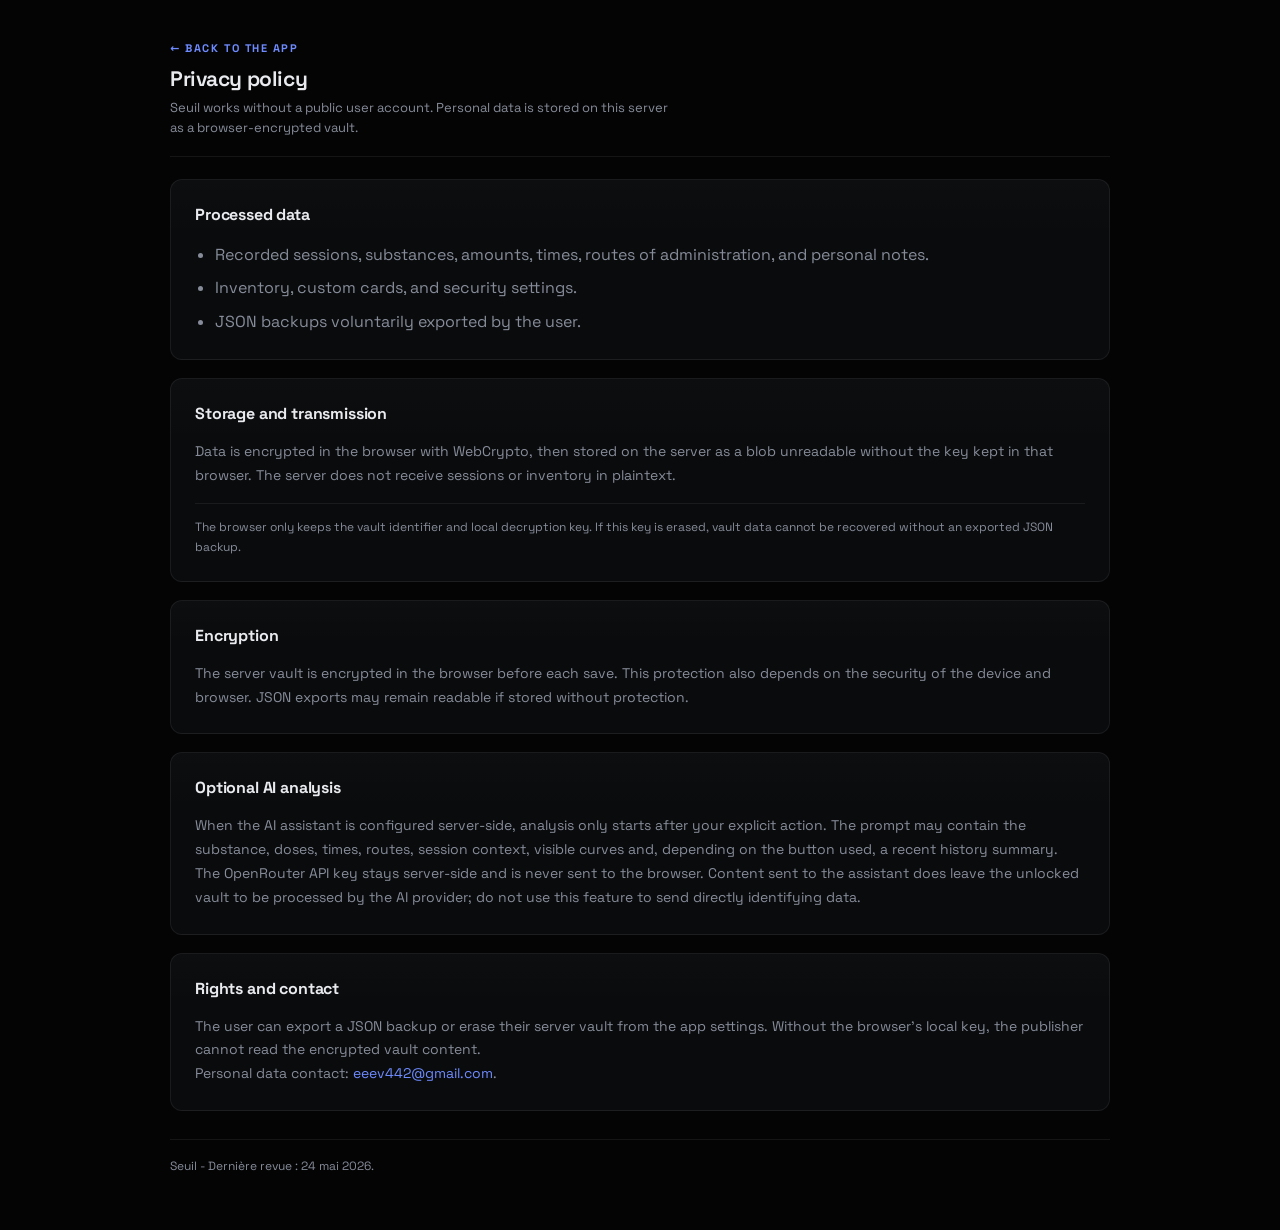
==== commit c5d4fd4e: "Release contextual AI and storage update" ====
--- a/confidentialite.html
+++ b/confidentialite.html
@@ -9,8 +9,8 @@
     <meta name="google" content="notranslate">
     <meta http-equiv="Content-Security-Policy" content="default-src 'self'; script-src 'self'; style-src 'self' 'unsafe-inline'; img-src 'self' data:; font-src 'self' data:; connect-src 'self'; object-src 'none'; base-uri 'self'; upgrade-insecure-requests">
     <link rel="icon" type="image/svg+xml" href="favicon.svg">
-    <link rel="stylesheet" href="styles.css?v=24">
-    <script src="i18n.js?v=16"></script>
+    <link rel="stylesheet" href="styles.css?v=33">
+    <script src="i18n.js?v=52"></script>
 </head>
 <body>
 <a class="skip-link" href="#contenu-principal">Aller au contenu principal</a>
@@ -42,9 +42,9 @@
     </section>
 
     <section class="card">
-        <h2 class="card-title">Analyse IA (optionnelle, désactivée par défaut)</h2>
-        <p class="prose">Si vous activez l'assistant IA (Paramètres), une analyse n'est lancée que sur votre action explicite. Le prompt - substance, doses, horaires, courbe, contexte de session, et le cas échéant un résumé d'historique - est transmis à votre fournisseur IA <strong>via votre propre CLI local</strong> (Claude Code ou Codex). Ces données quittent alors l'appareil et sont soumises à la politique de ce fournisseur.</p>
-        <p class="prose">Le pont IA est temporairement en maintenance : il ne fournit plus de token, ne lance aucun CLI local et les contrôles IA sont désactivés dans l'interface.</p>
+        <h2 class="card-title">Analyse IA optionnelle</h2>
+        <p class="prose">Quand l'assistant IA est configuré côté serveur, une analyse n'est lancée que sur votre action explicite. Le prompt peut contenir la substance, les doses, horaires, voies, contexte de session, courbes visibles et, selon le bouton utilisé, un résumé d'historique récent.</p>
+        <p class="prose">La clé API OpenRouter reste côté serveur et n'est jamais envoyée au navigateur. Le contenu transmis à l'assistant quitte cependant le coffre déverrouillé pour être traité par le fournisseur IA ; n'utilisez pas cette fonction pour envoyer des données directement identifiantes.</p>
     </section>
 
     <section class="card">
--- a/styles.css
+++ b/styles.css
@@ -196,6 +196,7 @@
     font-size: 14px; font-weight: 500; display: flex; align-items: center; gap: 12px;
     transition: var(--transition); text-align: left;
 }
+.nav-label { min-width: 0; }
 .nav-item button:hover { color: var(--color-text); background: rgba(255, 255, 255, 0.035); }
 .nav-item.active button {
     color: var(--color-primary); background: var(--accent-soft); font-weight: 600;
@@ -664,6 +665,30 @@
     line-height: 1.7;
 }
 .prose strong { color: var(--color-text); font-weight: 650; }
+#tab-donations .quality-intro-card > .prose + .info-list {
+    margin-top: 20px;
+}
+.paypal-name-box {
+    display: flex;
+    align-items: center;
+    justify-content: space-between;
+    gap: 12px;
+    padding: 12px 14px;
+    border: 1px solid rgba(110, 139, 255, 0.28);
+    border-radius: var(--radius-md);
+    background: rgba(110, 139, 255, 0.06);
+}
+.paypal-name-box span {
+    color: var(--color-text-muted);
+    font-size: 12px;
+    font-weight: 650;
+}
+.paypal-name-box strong {
+    color: var(--color-text);
+    font-size: 14px;
+    font-family: var(--font-mono);
+    letter-spacing: 0;
+}
 .intro-grid {
     display: grid;
     grid-template-columns: repeat(auto-fit, minmax(220px, 1fr));
@@ -702,6 +727,151 @@
     font-size: 12px;
     line-height: 1.55;
     margin: -6px 0 16px;
+}
+.ai-assistant-card textarea.form-control {
+    min-height: 96px;
+    resize: vertical;
+}
+.ai-assistant-actions {
+    display: flex;
+    align-items: center;
+    gap: 10px;
+    flex-wrap: wrap;
+}
+.ai-assistant-actions .microcopy {
+    margin: 0;
+}
+.ai-assistant-result {
+    margin-top: 14px;
+    padding: 14px;
+    border: 1px solid var(--border-color);
+    border-radius: var(--radius-md);
+    background: rgba(255, 255, 255, 0.025);
+    color: var(--color-text-muted);
+    font-size: 13px;
+    line-height: 1.65;
+    white-space: pre-wrap;
+}
+.ai-assistant-result strong {
+    color: var(--color-text);
+    font-weight: 650;
+}
+.ai-assistant-result[hidden] {
+    display: none;
+}
+.ai-context-actions {
+    display: flex;
+    align-items: center;
+    gap: 10px;
+    flex-wrap: wrap;
+    margin: 10px 0 14px;
+}
+.ai-context-actions-form {
+    margin-top: 14px;
+}
+.ai-context-actions-header {
+    margin: 12px 0 0;
+}
+.ai-context-actions .microcopy {
+    margin: 0;
+}
+.ai-context-panel {
+    position: fixed;
+    right: 22px;
+    bottom: 22px;
+    z-index: 1200;
+    width: min(460px, calc(100vw - 32px));
+    max-height: min(70vh, 640px);
+    overflow: auto;
+    padding: 18px;
+    border: 1px solid rgba(148, 163, 184, 0.24);
+    border-radius: var(--radius-lg);
+    background: rgba(14, 18, 28, 0.96);
+    box-shadow: 0 18px 55px rgba(0, 0, 0, 0.42);
+    backdrop-filter: blur(14px);
+}
+.ai-context-panel[hidden] {
+    display: none;
+}
+.ai-context-panel-head {
+    display: flex;
+    align-items: flex-start;
+    justify-content: space-between;
+    gap: 14px;
+}
+.ai-context-panel .section-kicker {
+    margin-bottom: 6px;
+}
+.ai-context-panel .card-title {
+    margin-bottom: 0;
+}
+.ai-context-panel .microcopy {
+    margin: 10px 0 0;
+}
+.ai-context-panel .ai-assistant-result {
+    max-height: 46vh;
+    overflow: auto;
+}
+.ai-context-panel.is-loading .ai-assistant-result {
+    color: var(--color-text-muted);
+}
+.release-profile-section {
+    margin-top: 18px;
+}
+.release-profile-list {
+    display: flex;
+    flex-direction: column;
+    gap: 12px;
+}
+.release-profile-card {
+    padding: 14px;
+    border: 1px solid var(--border-color);
+    border-radius: var(--radius-md);
+    background: rgba(255, 255, 255, 0.022);
+}
+.release-profile-head {
+    display: flex;
+    align-items: center;
+    justify-content: space-between;
+    gap: 12px;
+    margin-bottom: 10px;
+}
+.release-profile-head strong {
+    color: var(--color-text);
+    font-size: 14px;
+}
+.release-profile-head span {
+    color: var(--color-text-muted);
+    font-size: 11px;
+    font-weight: 700;
+    text-transform: uppercase;
+    letter-spacing: 0.08em;
+}
+.release-profile-grid {
+    display: grid;
+    grid-template-columns: minmax(150px, 0.8fr) repeat(2, minmax(180px, 1fr));
+    gap: 12px;
+}
+.release-profile-cell h4 {
+    margin: 0 0 8px;
+    color: var(--color-text-muted);
+    font-size: 11px;
+    font-weight: 750;
+    text-transform: uppercase;
+    letter-spacing: 0.08em;
+}
+.release-profile-cell p {
+    color: var(--color-text);
+    font-size: 13px;
+    line-height: 1.55;
+}
+.release-profile-warning {
+    margin-top: 12px;
+    padding-top: 10px;
+    border-top: 1px solid var(--border-color);
+    color: #fca5a5;
+    font-size: 12px;
+    line-height: 1.55;
 }
 .resource-list { display: flex; flex-direction: column; gap: 10px; margin-top: 12px; }
 .resource-item {
@@ -796,23 +966,110 @@
 @media (max-width: 900px) { .tracker-layout { grid-template-columns: 1fr; } }
 @media (max-width: 600px) { .select-sub-row { grid-template-columns: 1fr; } }
 @media (max-width: 768px) {
+    :root { --mobile-nav-height: 84px; }
     html, body { touch-action: pan-x pan-y; }
-    body { flex-direction: column-reverse; padding-bottom: 76px; }
+    body {
+        flex-direction: column;
+        min-height: 100dvh;
+        padding-bottom: calc(var(--mobile-nav-height) + env(safe-area-inset-bottom));
+    }
+    .app-container { min-height: 100dvh; }
     .sidebar {
-        width: 100%; height: auto; inset: auto 0 0 0; border-right: none;
-        border-top: 1px solid var(--border-color); padding: 8px 12px; flex-direction: row;
-        justify-content: space-around; align-items: center;
+        width: 100%;
+        height: calc(var(--mobile-nav-height) + env(safe-area-inset-bottom));
+        inset: auto 0 0 0;
+        border-right: none;
+        border-top: 1px solid var(--border-color);
+        padding: 8px max(8px, env(safe-area-inset-right)) calc(8px + env(safe-area-inset-bottom)) max(8px, env(safe-area-inset-left));
+        flex-direction: row;
+        justify-content: center;
+        align-items: stretch;
         background: rgba(8, 9, 13, 0.92);
         backdrop-filter: blur(12px);
         -webkit-backdrop-filter: blur(12px);
+        box-shadow: 0 -18px 42px rgba(0, 0, 0, 0.34);
     }
     .logo, .logo-sub, .sidebar-footer { display: none; }
-    .nav-links { flex-direction: row; width: 100%; justify-content: space-around; }
-    .nav-item button { padding: 8px 10px; font-size: 10px; flex-direction: column; align-items: center; gap: 4px; text-align: center; }
-    .nav-item.active button { box-shadow: none; border-bottom: 2px solid var(--color-primary); border-radius: 0; background: transparent; color: var(--color-primary); }
+    .sidebar nav { width: 100%; min-width: 0; display: flex; align-items: stretch; }
+    .nav-links {
+        display: grid;
+        grid-template-columns: repeat(7, minmax(0, 1fr));
+        gap: 4px;
+        width: 100%;
+        flex-grow: 0;
+        overflow-x: auto;
+        overflow-y: hidden;
+        -webkit-overflow-scrolling: touch;
+        overscroll-behavior-x: contain;
+        scrollbar-width: none;
+    }
+    body.is-admin .nav-links { grid-template-columns: repeat(8, minmax(54px, 1fr)); }
+    .nav-links::-webkit-scrollbar { display: none; }
+    .nav-item { min-width: 0; }
+    body.is-admin .nav-item { min-width: 54px; }
+    .nav-item button {
+        min-height: 60px;
+        padding: 7px 3px 6px;
+        border-radius: 10px;
+        font-size: clamp(7.5px, 2vw, 9px);
+        line-height: 1.1;
+        flex-direction: column;
+        align-items: center;
+        justify-content: center;
+        gap: 4px;
+        text-align: center;
+        overflow: hidden;
+        touch-action: manipulation;
+        -webkit-tap-highlight-color: transparent;
+    }
+    .nav-item button svg { width: 20px; height: 20px; flex-shrink: 0; }
+    .nav-label {
+        display: block;
+        max-width: 100%;
+        overflow: hidden;
+        text-overflow: ellipsis;
+        white-space: nowrap;
+    }
+    .release-profile-grid { grid-template-columns: 1fr; }
+    .release-profile-head { align-items: flex-start; flex-direction: column; gap: 4px; }
+    .paypal-name-box { align-items: flex-start; flex-direction: column; }
+    .ai-context-actions {
+        align-items: flex-start;
+        flex-direction: column;
+        gap: 8px;
+    }
+    .ai-context-actions .btn {
+        width: 100%;
+    }
+    .ai-context-panel {
+        inset: auto 10px calc(var(--mobile-nav-height) + env(safe-area-inset-bottom) + 10px) 10px;
+        width: auto;
+        max-height: min(62vh, 520px);
+        padding: 15px;
+        border-radius: 14px;
+    }
+    .ai-context-panel .ai-assistant-result {
+        max-height: 38vh;
+    }
+    .nav-item.active button {
+        box-shadow: inset 0 0 0 1px rgba(110, 139, 255, 0.22);
+        border-bottom: none;
+        border-radius: 10px;
+        background: var(--accent-soft);
+        color: var(--color-primary);
+    }
     .nav-item.active button::before { display: none; }
-    .main-content { margin-left: 0; width: 100%; padding: 20px; }
+    .main-content {
+        margin-left: 0;
+        width: 100%;
+        padding: 18px clamp(14px, 4vw, 20px) calc(22px + env(safe-area-inset-bottom));
+    }
     .page-title { font-size: 20px; }
+    .page-header { margin-bottom: 22px; padding-bottom: 14px; }
+    .grid { gap: 16px; }
+    .card { padding: clamp(16px, 4vw, 20px); }
+    .tracker-layout { gap: 16px; }
+    .timer-display { font-size: clamp(32px, 10vw, 42px); flex-wrap: wrap; }
     .form-control, select, textarea { font-size: 16px; }
     .form-control-sm { font-size: 16px; }
     .form-row { grid-template-columns: 1fr; }
